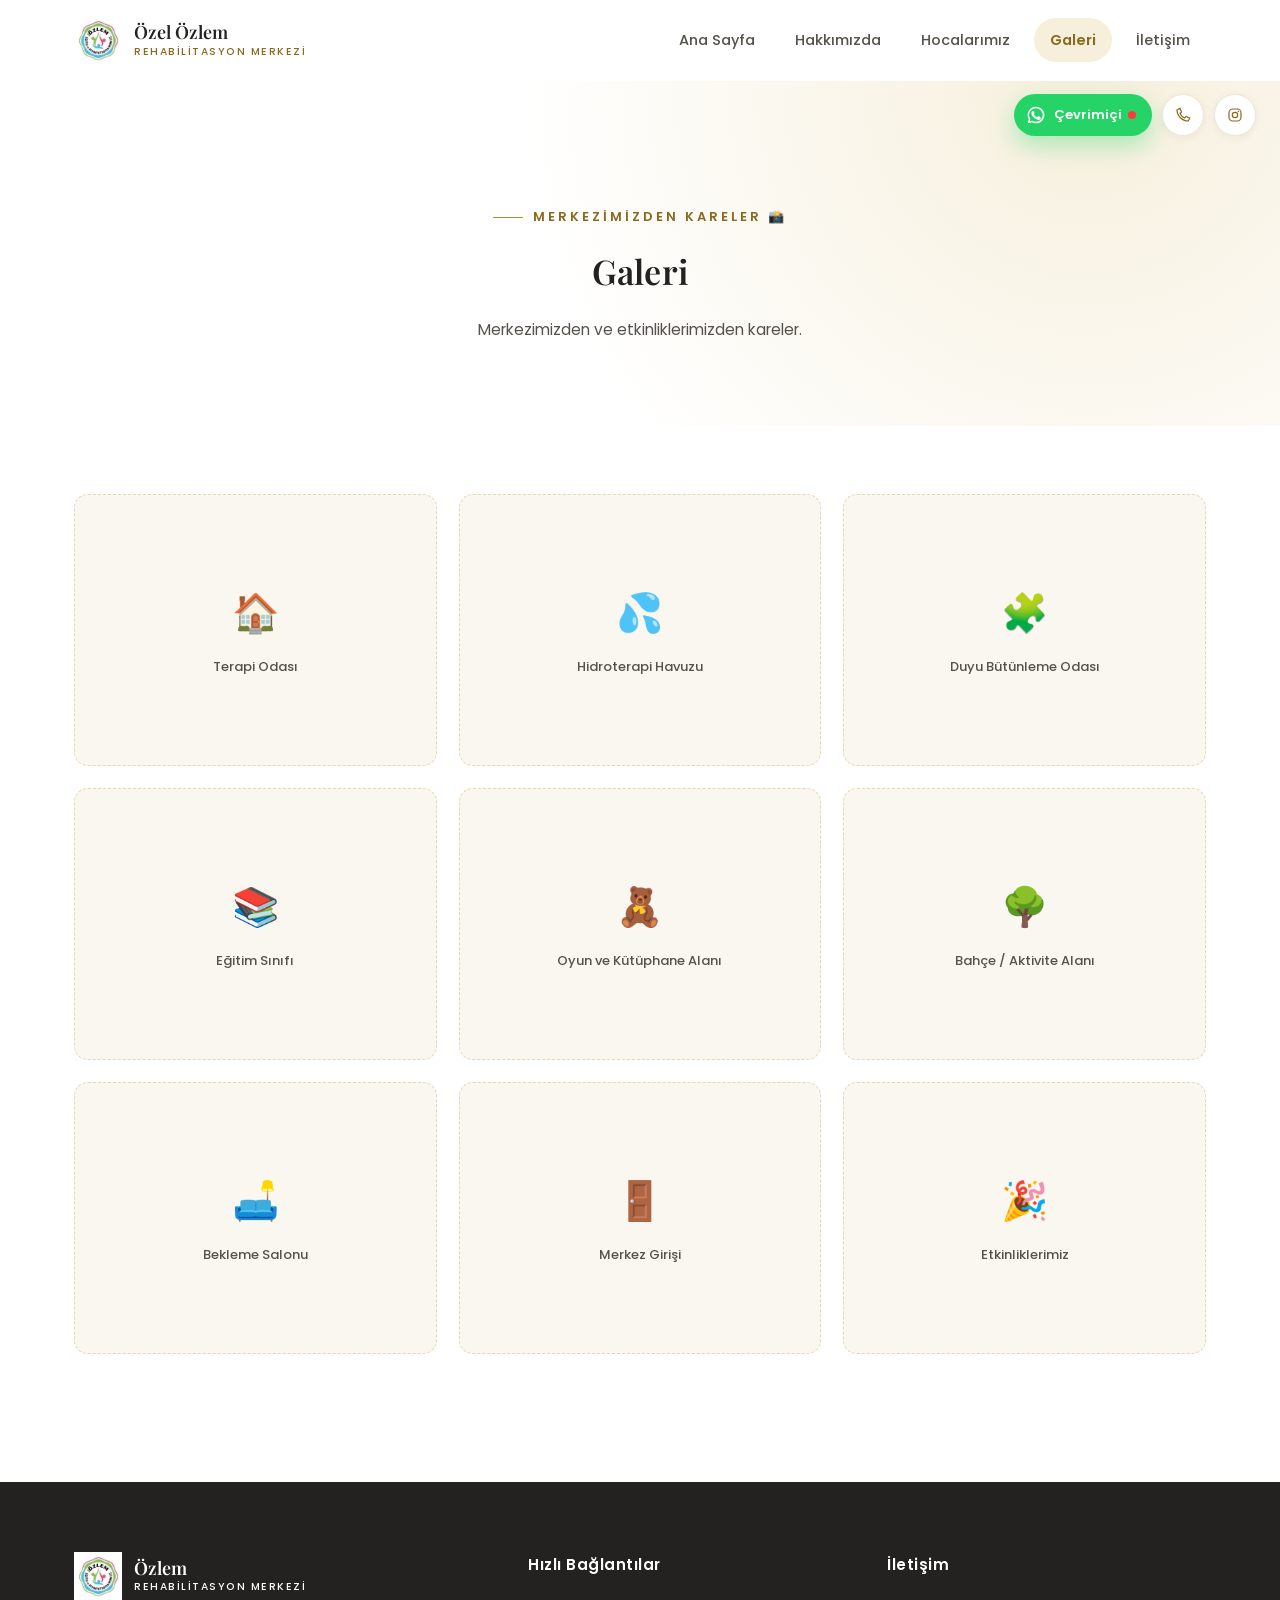
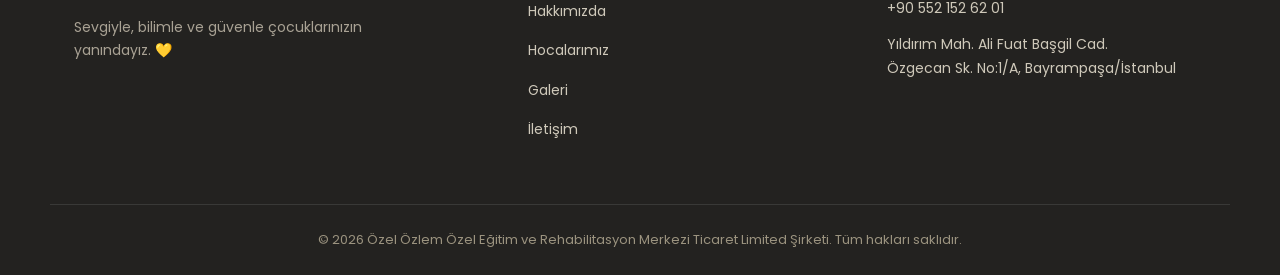
==== galeri.html @ 593a0f6a "İletişim sayfasına otomatik navigasyon butonu ekle Adresin hemen altına, kullanıcının mevcut konumun" ====
<!DOCTYPE html>
<html lang="tr">
<head>
<meta charset="UTF-8">
<meta name="viewport" content="width=device-width, initial-scale=1.0">
<title>Galeri | Özlem Rehabilitasyon Merkezi</title>
<meta name="description" content="Özlem Rehabilitasyon Merkezi'nden fotoğraflar.">
<link rel="icon" href="img/logo.webp" type="image/webp">
<link rel="preconnect" href="https://fonts.googleapis.com">
<link href="https://fonts.googleapis.com/css2?family=Playfair+Display:wght@600;700&family=Poppins:wght@300;400;500;600&display=swap" rel="stylesheet">
<link rel="stylesheet" href="css/style.css?v=3">
</head>
<body>
<div class="floating-contact-bar">
  <a href="https://wa.me/905521526201" target="_blank" rel="noopener" class="whatsapp-btn" aria-label="WhatsApp'tan yazın">
    <svg viewBox="0 0 24 24" fill="currentColor"><path d="M12 2a10 10 0 0 0-8.6 15.1L2 22l5.1-1.3A10 10 0 1 0 12 2zm0 18.2c-1.6 0-3.1-.4-4.4-1.2l-.3-.2-3 .8.8-2.9-.2-.3A8.2 8.2 0 1 1 12 20.2zm4.6-6.1c-.3-.1-1.5-.7-1.7-.8-.2-.1-.4-.1-.6.1-.2.2-.7.8-.8 1-.2.2-.3.2-.5.1-.3-.1-1.1-.4-2.1-1.3-.8-.7-1.3-1.6-1.5-1.8-.2-.2 0-.4.1-.5.1-.1.3-.3.4-.5.1-.1.2-.3.2-.4 0-.2 0-.3 0-.5 0-.1-.6-1.5-.8-2-.2-.5-.4-.4-.6-.4h-.5c-.2 0-.5.1-.7.3-.2.2-1 1-1 2.4s1 2.8 1.1 3c.1.2 2 3.1 4.9 4.3.7.3 1.2.5 1.6.6.7.2 1.3.2 1.8.1.5-.1 1.5-.6 1.7-1.2.2-.6.2-1.1.2-1.2-.1-.1-.3-.2-.6-.3z"/></svg>
    <span class="whatsapp-status"><span class="whatsapp-label">Çevrimiçi</span> <span class="live-dot"></span></span>
  </a>
  <a href="tel:+905521526201" class="mini-social" aria-label="Telefon">
    <svg viewBox="0 0 24 24" fill="none" stroke="currentColor" stroke-width="1.6"><path d="M4 5c0 8.3 6.7 15 15 15l2-4-5-2-2 2c-2.5-1.2-4.8-3.5-6-6l2-2-2-5-4 2z"/></svg>
  </a>
  <a href="https://instagram.com/ozlemrehabilitasyon" target="_blank" rel="noopener" class="mini-social" aria-label="Instagram">
    <svg viewBox="0 0 24 24" fill="none" stroke="currentColor" stroke-width="1.6"><rect x="4" y="4" width="16" height="16" rx="5"/><circle cx="12" cy="12" r="3.6"/><circle cx="16.6" cy="7.4" r="1" fill="currentColor" stroke="none"/></svg>
  </a>
</div>

<div class="side-decor left" aria-hidden="true">
  <span style="top:14%; left:22px;">🧩</span>
  <span style="top:46%; left:38px; animation-delay:1.4s;">🌈</span>
  <span style="top:78%; left:18px; animation-delay:2.6s;">⭐</span>
</div>
<div class="side-decor right" aria-hidden="true">
  <span style="top:20%; right:26px;">🎈</span>
  <span style="top:52%; right:16px; animation-delay:1.8s;">🦋</span>
  <span style="top:82%; right:32px; animation-delay:0.9s;">🧸</span>
</div>


<header class="site-header" id="siteHeader">
  <div class="container header-inner">
    <a href="index.html" class="logo">
      <img src="img/logo.webp" alt="Özlem Rehabilitasyon Merkezi Logo" class="logo-mark">
      <span class="logo-text">Özel Özlem<br><small>Rehabilitasyon Merkezi</small></span>
    </a>
    <nav class="main-nav" id="mainNav">
      <a href="index.html" class="nav-link">Ana Sayfa</a>
      <a href="hakkimizda.html" class="nav-link">Hakkımızda</a>
      <a href="hocalarimiz.html" class="nav-link">Hocalarımız</a>
      <a href="galeri.html" class="nav-link active">Galeri</a>
      <a href="iletisim.html" class="nav-link">İletişim</a>
    </nav>
    <button class="nav-toggle" id="navToggle" aria-label="Menüyü aç/kapat">
      <span></span><span></span><span></span>
    </button>
  </div>
</header>

<section class="page-hero">
  <div class="container">
    <div class="eyebrow center">Merkezimizden Kareler 📸</div>
    <h1>Galeri</h1>
    <p class="hero-lead center">
      Merkezimizden ve etkinliklerimizden kareler.
    </p>
  </div>
</section>

<!--
  NOT: Aşağıdaki galeri kutuları PLACEHOLDER'dır — henüz gerçek fotoğraf yok.
  Fotoğraflar geldiğinde her .gallery-item içine şu şekilde <img> eklenecek:
  <div class="gallery-item"><img src="img/oda-1.jpg" alt="Terapi Odası 1"></div>
  Böylece dashed border ve ikon otomatik olarak kaybolur (img item'ı doldurur).
-->
<section>
  <div class="container">
    <div class="gallery-grid">

      <div class="gallery-item reveal">
        <span style="font-size:38px;">🏠</span>
        <span class="gallery-caption">Terapi Odası</span>
      </div>

      <div class="gallery-item reveal reveal-delay-1">
        <span style="font-size:38px;">💦</span>
        <span class="gallery-caption">Hidroterapi Havuzu</span>
      </div>

      <div class="gallery-item reveal reveal-delay-2">
        <span style="font-size:38px;">🧩</span>
        <span class="gallery-caption">Duyu Bütünleme Odası</span>
      </div>

      <div class="gallery-item reveal">
        <span style="font-size:38px;">📚</span>
        <span class="gallery-caption">Eğitim Sınıfı</span>
      </div>

      <div class="gallery-item reveal reveal-delay-1">
        <span style="font-size:38px;">🧸</span>
        <span class="gallery-caption">Oyun ve Kütüphane Alanı</span>
      </div>

      <div class="gallery-item reveal reveal-delay-2">
        <span style="font-size:38px;">🌳</span>
        <span class="gallery-caption">Bahçe / Aktivite Alanı</span>
      </div>

      <div class="gallery-item reveal">
        <span style="font-size:38px;">🛋️</span>
        <span class="gallery-caption">Bekleme Salonu</span>
      </div>

      <div class="gallery-item reveal reveal-delay-1">
        <span style="font-size:38px;">🚪</span>
        <span class="gallery-caption">Merkez Girişi</span>
      </div>

      <div class="gallery-item reveal reveal-delay-2">
        <span style="font-size:38px;">🎉</span>
        <span class="gallery-caption">Etkinliklerimiz</span>
      </div>

    </div>
  </div>
</section>

<footer class="site-footer">
  <div class="container footer-inner">
    <div class="footer-brand">
      <div class="logo">
        <img src="img/logo.webp" alt="Özlem Rehabilitasyon Merkezi Logo" class="logo-mark">
        <span class="logo-text">Özlem<br><small>Rehabilitasyon Merkezi</small></span>
      </div>
      <p>Sevgiyle, bilimle ve güvenle çocuklarınızın yanındayız. 💛</p>
    </div>
    <div class="footer-nav">
      <h4>Hızlı Bağlantılar</h4>
      <ul class="footer-links">
        <li><a href="hakkimizda.html">Hakkımızda</a></li>
        <li><a href="hocalarimiz.html">Hocalarımız</a></li>
        <li><a href="galeri.html">Galeri</a></li>
        <li><a href="iletisim.html">İletişim</a></li>
      </ul>
    </div>
    <div class="footer-contact">
      <h4>İletişim</h4>
      <a href="tel:+905521526201">+90 552 152 62 01</a>
      <p>Yıldırım Mah. Ali Fuat Başgil Cad.<br>Özgecan Sk. No:1/A, Bayrampaşa/İstanbul</p>
    </div>
  </div>
  <div class="footer-bottom">&copy; <span id="year"></span> Özel Özlem Özel Eğitim ve Rehabilitasyon Merkezi Ticaret Limited Şirketi. Tüm hakları saklıdır.</div>
</footer>

<script src="js/script.js?v=3"></script>
</body>
</html>
---- css/style.css ----
/* =========================================================
   Özlem Rehabilitasyon Merkezi — Ortak Stil Dosyası
   Tema: Beyaz zemin + koyu gold (lüks) vurgu rengi
   ========================================================= */

:root {
  --white: #ffffff;
  --offwhite: #faf7f1;
  --charcoal: #232220;
  --charcoal-soft: #55524c;
  --gold: #b3872f;
  --gold-dark: #8a691f;
  --gold-light: #e7d8ae;
  --gold-pale: #f6efdc;
  --border: #ece6d8;
  --shadow-sm: 0 2px 10px rgba(35, 34, 32, 0.06);
  --shadow-md: 0 10px 30px rgba(35, 34, 32, 0.08);
  --shadow-lg: 0 20px 50px rgba(35, 34, 32, 0.12);
  --radius: 14px;
  --transition: 0.45s cubic-bezier(0.22, 1, 0.36, 1);
}

* { box-sizing: border-box; }

html { scroll-behavior: smooth; }

body {
  margin: 0;
  font-family: 'Poppins', 'Segoe UI', sans-serif;
  color: var(--charcoal);
  background: var(--white);
  line-height: 1.7;
  -webkit-font-smoothing: antialiased;
  overflow-x: hidden;
}

h1, h2, h3, h4 {
  font-family: 'Playfair Display', 'Georgia', serif;
  color: var(--charcoal);
  margin: 0 0 0.5em;
  font-weight: 600;
  letter-spacing: 0.3px;
}

p { margin: 0 0 1em; color: var(--charcoal-soft); }

a { text-decoration: none; color: inherit; }

img { max-width: 100%; display: block; }

.container {
  width: 100%;
  max-width: 1180px;
  margin: 0 auto;
  padding: 0 24px;
}

/* ---------- Ortak eyeliner / süsler ---------- */

.eyebrow {
  display: inline-flex;
  align-items: center;
  gap: 10px;
  font-size: 13px;
  letter-spacing: 3px;
  text-transform: uppercase;
  color: var(--gold-dark);
  font-weight: 600;
  margin-bottom: 14px;
}

.eyebrow::before {
  content: "";
  width: 30px;
  height: 1px;
  background: var(--gold);
  display: inline-block;
}

.section-title {
  font-size: clamp(28px, 3.5vw, 40px);
  margin-bottom: 16px;
}

.section-lead {
  max-width: 620px;
  color: var(--charcoal-soft);
  font-size: 15px;
  margin-bottom: 36px;
}

.center { text-align: center; margin-left: auto; margin-right: auto; }

section { padding: 68px 0; }
section.alt { background: var(--offwhite); }

/* ---------- Butonlar ---------- */

.btn {
  display: inline-flex;
  align-items: center;
  gap: 10px;
  padding: 15px 32px;
  border-radius: 999px;
  font-size: 14px;
  font-weight: 600;
  letter-spacing: 0.5px;
  cursor: pointer;
  border: 1px solid transparent;
  transition: all var(--transition);
  white-space: nowrap;
}

.btn-primary {
  background: linear-gradient(135deg, var(--gold) 0%, var(--gold-dark) 100%);
  color: var(--white);
  box-shadow: 0 10px 24px rgba(138, 105, 31, 0.28);
}
.btn-primary:hover {
  transform: translateY(-3px);
  box-shadow: 0 16px 32px rgba(138, 105, 31, 0.36);
}

.btn-outline {
  background: transparent;
  color: var(--charcoal);
  border: 1px solid var(--border);
}
.btn-outline:hover {
  border-color: var(--gold);
  color: var(--gold-dark);
  transform: translateY(-3px);
}

/* =========================================================
   FLOATING WHATSAPP / TELEFON / INSTAGRAM
   ========================================================= */

.floating-contact-bar {
  position: fixed;
  top: 94px;
  right: 24px;
  z-index: 1200;
  display: flex;
  align-items: center;
  gap: 10px;
}

.whatsapp-btn {
  display: flex;
  align-items: center;
  gap: 8px;
  background: #25d366;
  color: var(--white);
  padding: 10px 16px 10px 12px;
  border-radius: 999px;
  box-shadow: 0 10px 24px rgba(37, 211, 102, 0.35);
  font-size: 13px;
  font-weight: 600;
  transition: transform var(--transition), box-shadow var(--transition);
}

.whatsapp-btn:hover {
  transform: translateY(-3px);
  box-shadow: 0 16px 32px rgba(37, 211, 102, 0.45);
}

.whatsapp-btn svg { width: 20px; height: 20px; flex-shrink: 0; }

.whatsapp-status {
  display: flex;
  align-items: center;
  gap: 6px;
  white-space: nowrap;
}

.live-dot {
  width: 8px;
  height: 8px;
  border-radius: 50%;
  background: #ff3b3b;
  animation: livePulse 1.6s infinite;
}

@keyframes livePulse {
  0% { box-shadow: 0 0 0 0 rgba(255, 59, 59, 0.55); }
  70% { box-shadow: 0 0 0 9px rgba(255, 59, 59, 0); }
  100% { box-shadow: 0 0 0 0 rgba(255, 59, 59, 0); }
}

.mini-social {
  width: 42px;
  height: 42px;
  border-radius: 50%;
  display: flex;
  align-items: center;
  justify-content: center;
  background: var(--white);
  border: 1px solid var(--border);
  box-shadow: var(--shadow-sm);
  color: var(--gold-dark);
  transition: all var(--transition);
  flex-shrink: 0;
}

.mini-social:hover {
  background: var(--gold);
  color: var(--white);
  transform: translateY(-3px);
}

.mini-social svg { width: 18px; height: 18px; }

@media (max-width: 768px) {
  .floating-contact-bar { top: 80px; right: 12px; gap: 8px; }
  .whatsapp-label { display: none; }
  .whatsapp-btn { padding: 9px; }
  .mini-social { width: 38px; height: 38px; }
  .mini-social svg { width: 16px; height: 16px; }
}

/* =========================================================
   YAN DEKOR (sadece geniş ekranlarda, boş kenarlarda)
   ========================================================= */

.side-decor {
  position: fixed;
  top: 0;
  height: 100vh;
  width: 100px;
  pointer-events: none;
  z-index: 1;
  display: none;
}
.side-decor.left { left: 0; }
.side-decor.right { right: 0; }

.side-decor span {
  position: absolute;
  font-size: 32px;
  opacity: 0.4;
  filter: drop-shadow(0 6px 12px rgba(35, 34, 32, 0.08));
  animation: floatDecor 7s ease-in-out infinite;
}

@keyframes floatDecor {
  0%, 100% { transform: translateY(0) rotate(-6deg); }
  50% { transform: translateY(-16px) rotate(6deg); }
}

@media (min-width: 1480px) {
  .side-decor { display: block; }
}

/* =========================================================
   HEADER
   ========================================================= */

.site-header {
  position: sticky;
  top: 0;
  z-index: 1000;
  background: rgba(255, 255, 255, 0.9);
  backdrop-filter: blur(10px);
  border-bottom: 1px solid transparent;
  transition: box-shadow var(--transition), border-color var(--transition);
}

.site-header.scrolled {
  box-shadow: var(--shadow-sm);
  border-bottom-color: var(--border);
}

.header-inner {
  display: flex;
  align-items: center;
  justify-content: space-between;
  padding: 16px 24px;
}

.logo {
  display: flex;
  align-items: center;
  gap: 12px;
}

.logo-mark {
  width: 48px;
  height: 48px;
  object-fit: contain;
  flex-shrink: 0;
}

.logo-text {
  font-family: 'Playfair Display', serif;
  font-size: 18px;
  font-weight: 600;
  line-height: 1.2;
  color: var(--charcoal);
}

.logo-text small {
  display: block;
  font-family: 'Poppins', sans-serif;
  font-size: 10.5px;
  font-weight: 500;
  letter-spacing: 1.5px;
  text-transform: uppercase;
  color: var(--gold-dark);
  margin-top: 2px;
}

.main-nav {
  display: flex;
  align-items: center;
  gap: 8px;
}

.nav-link {
  position: relative;
  padding: 10px 16px;
  font-size: 14.5px;
  font-weight: 500;
  color: var(--charcoal-soft);
  border-radius: 999px;
  transition: color var(--transition), background var(--transition);
}

.nav-link:hover { color: var(--gold-dark); background: var(--gold-pale); }

.nav-link.active {
  color: var(--gold-dark);
  background: var(--gold-pale);
  font-weight: 600;
}

.nav-toggle {
  display: none;
  flex-direction: column;
  justify-content: center;
  gap: 5px;
  width: 40px;
  height: 40px;
  border: none;
  background: transparent;
  cursor: pointer;
}

.nav-toggle span {
  display: block;
  height: 2px;
  width: 100%;
  background: var(--charcoal);
  border-radius: 2px;
  transition: transform var(--transition), opacity var(--transition);
}

.nav-toggle.open span:nth-child(1) { transform: translateY(7px) rotate(45deg); }
.nav-toggle.open span:nth-child(2) { opacity: 0; }
.nav-toggle.open span:nth-child(3) { transform: translateY(-7px) rotate(-45deg); }

/* =========================================================
   HERO
   ========================================================= */

.hero {
  position: relative;
  padding: 88px 0 64px;
  background:
    radial-gradient(circle at 85% 15%, var(--gold-pale) 0%, transparent 45%),
    radial-gradient(circle at 10% 90%, var(--gold-pale) 0%, transparent 40%),
    var(--white);
  overflow: hidden;
}

.hero::before {
  content: "";
  position: absolute;
  inset: 0;
  background-image: linear-gradient(var(--border) 1px, transparent 1px),
    linear-gradient(90deg, var(--border) 1px, transparent 1px);
  background-size: 46px 46px;
  opacity: 0.35;
  mask-image: radial-gradient(circle at 50% 0%, black, transparent 70%);
}

.hero-inner {
  position: relative;
  max-width: 760px;
  text-align: center;
  margin: 0 auto;
}

.hero h1 {
  font-size: clamp(26px, 3.6vw, 40px);
  line-height: 1.2;
}

.hero h1 .accent {
  color: var(--gold-dark);
  position: relative;
  white-space: nowrap;
}

.hero-lead {
  font-size: 15.5px;
  max-width: 520px;
  margin: 0 auto 28px;
}

.hero-actions {
  display: flex;
  gap: 16px;
  justify-content: center;
  flex-wrap: wrap;
}

.page-hero {
  padding: 118px 0 54px;
  text-align: center;
  background:
    radial-gradient(circle at 85% 0%, var(--gold-pale) 0%, transparent 50%),
    var(--white);
}

.page-hero h1 { font-size: clamp(24px, 3.2vw, 34px); }

/* =========================================================
   KARTLAR / GRID
   ========================================================= */

.grid {
  display: grid;
  gap: 28px;
}

.grid-3 { grid-template-columns: repeat(3, 1fr); }
.grid-4 { grid-template-columns: repeat(4, 1fr); }
.grid-2 { grid-template-columns: repeat(2, 1fr); }

.card {
  background: var(--white);
  border: 1px solid var(--border);
  border-radius: var(--radius);
  padding: 36px 28px;
  transition: transform var(--transition), box-shadow var(--transition), border-color var(--transition);
}

.card:hover {
  transform: translateY(-6px);
  box-shadow: var(--shadow-md);
  border-color: var(--gold-light);
}

.card-highlight {
  border: 2px solid var(--gold);
  background: linear-gradient(180deg, var(--gold-pale) 0%, var(--white) 45%);
  box-shadow: 0 8px 22px rgba(179, 135, 47, 0.16);
}

.card-highlight:hover {
  border-color: var(--gold-dark);
  box-shadow: 0 16px 32px rgba(179, 135, 47, 0.24);
}

.icon-badge {
  width: 56px;
  height: 56px;
  border-radius: 16px;
  background: var(--gold-pale);
  color: var(--gold-dark);
  display: flex;
  align-items: center;
  justify-content: center;
  margin-bottom: 20px;
}

.icon-badge svg { width: 26px; height: 26px; }

.card h3 { font-size: 19px; margin-bottom: 10px; }
.card p { font-size: 14.5px; margin-bottom: 0; }

/* ---------- İstatistik / Sayaç ---------- */

.stats {
  background: linear-gradient(135deg, var(--charcoal) 0%, #322c1f 100%);
  border-radius: 24px;
  padding: 48px 36px;
  color: var(--white);
}

.stats .grid-4 { gap: 20px; }

.stat-item { text-align: center; }

.stat-number {
  font-family: 'Playfair Display', serif;
  font-size: clamp(32px, 4vw, 46px);
  color: var(--gold-light);
  font-weight: 700;
}

.stat-label {
  font-size: 13.5px;
  letter-spacing: 1px;
  text-transform: uppercase;
  color: #d8d2c4;
  margin-top: 6px;
}

/* ---------- Liste (olanaklar, saatler) ---------- */

.check-list { list-style: none; padding: 0; margin: 0; }

.check-list li {
  display: flex;
  align-items: flex-start;
  gap: 14px;
  padding: 14px 0;
  border-bottom: 1px solid var(--border);
  font-size: 15px;
  color: var(--charcoal-soft);
}

.check-list li:last-child { border-bottom: none; }

.check-list svg {
  flex-shrink: 0;
  width: 20px;
  height: 20px;
  color: var(--gold-dark);
  margin-top: 2px;
}

.hours-table {
  width: 100%;
  border-collapse: collapse;
}

.hours-table td {
  padding: 16px 0;
  border-bottom: 1px solid var(--border);
  font-size: 15px;
}

.hours-table tr:last-child td { border-bottom: none; }
.hours-table td:first-child { color: var(--charcoal); font-weight: 500; }
.hours-table td:last-child { text-align: right; color: var(--gold-dark); font-weight: 600; }

/* =========================================================
   HOCALARIMIZ
   ========================================================= */

.staff-card {
  text-align: center;
  padding: 40px 26px;
}

.avatar {
  width: 96px;
  height: 96px;
  border-radius: 50%;
  margin: 0 auto 20px;
  display: flex;
  align-items: center;
  justify-content: center;
  background: linear-gradient(135deg, var(--gold-pale), var(--gold-light));
  color: var(--gold-dark);
  font-family: 'Playfair Display', serif;
  font-size: 26px;
  font-weight: 700;
  border: 3px solid var(--white);
  box-shadow: 0 0 0 1px var(--gold-light);
  /* NOT: Fotoğraflar geldiğinde bu daire yerine <img> konacak */
}

.staff-card h3 { font-size: 18px; margin-bottom: 4px; }

.staff-role {
  color: var(--gold-dark);
  font-size: 13px;
  font-weight: 600;
  letter-spacing: 0.5px;
  text-transform: uppercase;
  margin-bottom: 14px;
  display: block;
}

.staff-card p { font-size: 14px; }

/* =========================================================
   GALERİ
   ========================================================= */

.gallery-grid {
  display: grid;
  grid-template-columns: repeat(3, 1fr);
  gap: 22px;
}

.gallery-item {
  aspect-ratio: 4 / 3;
  border-radius: var(--radius);
  border: 1.5px dashed var(--gold-light);
  background: var(--offwhite);
  display: flex;
  flex-direction: column;
  align-items: center;
  justify-content: center;
  gap: 10px;
  color: var(--gold-dark);
  transition: transform var(--transition), border-color var(--transition), background var(--transition);
  overflow: hidden;
  position: relative;
}

.gallery-item:hover {
  transform: scale(1.02);
  border-color: var(--gold);
  background: var(--gold-pale);
}

.gallery-item img {
  width: 100%;
  height: 100%;
  object-fit: cover;
  transition: transform 0.6s ease;
}
.gallery-item:hover img { transform: scale(1.06); }

.gallery-item svg { width: 30px; height: 30px; }

.gallery-caption {
  font-size: 13px;
  font-weight: 500;
  color: var(--charcoal-soft);
}

/* =========================================================
   İLETİŞİM
   ========================================================= */

.contact-grid {
  display: grid;
  grid-template-columns: 1.1fr 1fr;
  gap: 48px;
  align-items: start;
}

.contact-item {
  display: flex;
  gap: 18px;
  align-items: flex-start;
  padding: 22px 0;
  border-bottom: 1px solid var(--border);
}

.contact-item:last-child { border-bottom: none; }

.contact-item .icon-badge {
  margin-bottom: 0;
  flex-shrink: 0;
}

.contact-item h4 {
  font-size: 15px;
  margin-bottom: 4px;
  font-family: 'Poppins', sans-serif;
  font-weight: 600;
}

.contact-item a, .contact-item span.value {
  font-size: 15px;
  color: var(--charcoal-soft);
  transition: color var(--transition);
}

.contact-item a:hover { color: var(--gold-dark); }

.map-box {
  border-radius: var(--radius);
  border: 1px solid var(--border);
  overflow: hidden;
  height: 100%;
  min-height: 340px;
  background: var(--offwhite);
  display: flex;
  align-items: center;
  justify-content: center;
  text-align: center;
  color: var(--charcoal-soft);
  padding: 30px;
}

.whatsapp-inline-wrap,
.map-cta-wrap {
  padding: 14px 0;
}

.map-cta {
  display: flex;
  align-items: center;
  justify-content: center;
  gap: 10px;
  width: 100%;
  padding: 15px 20px;
  background: linear-gradient(135deg, var(--gold) 0%, var(--gold-dark) 100%);
  color: var(--white);
  border-radius: 999px;
  font-size: 14.5px;
  font-weight: 600;
  letter-spacing: 0.3px;
  box-shadow: 0 10px 24px rgba(138, 105, 31, 0.28);
  transition: transform var(--transition), box-shadow var(--transition);
}

.map-cta span { font-size: 18px; }

.map-cta:hover {
  transform: translateY(-3px);
  box-shadow: 0 16px 32px rgba(138, 105, 31, 0.36);
}

.whatsapp-inline {
  display: flex;
  align-items: center;
  justify-content: center;
  gap: 10px;
  width: 100%;
  padding: 15px 20px;
  background: #25d366;
  color: var(--white);
  border-radius: 999px;
  font-size: 14.5px;
  font-weight: 600;
  letter-spacing: 0.3px;
  box-shadow: 0 10px 24px rgba(37, 211, 102, 0.3);
  animation: whatsappPulse 2.4s ease-in-out infinite;
  transition: transform var(--transition), box-shadow var(--transition);
}

.whatsapp-inline:hover {
  transform: translateY(-3px);
  box-shadow: 0 16px 32px rgba(37, 211, 102, 0.42);
}

.whatsapp-inline svg { width: 22px; height: 22px; flex-shrink: 0; }

@keyframes whatsappPulse {
  0%, 100% { box-shadow: 0 10px 24px rgba(37, 211, 102, 0.3); }
  50% { box-shadow: 0 10px 30px rgba(37, 211, 102, 0.55); }
}

.social-row {
  display: flex;
  gap: 14px;
  margin-top: 28px;
}

.social-circle {
  width: 46px;
  height: 46px;
  border-radius: 50%;
  display: flex;
  align-items: center;
  justify-content: center;
  background: var(--gold-pale);
  color: var(--gold-dark);
  border: 1px solid var(--gold-light);
  transition: all var(--transition);
}

.social-circle:hover {
  background: var(--gold);
  color: var(--white);
  transform: translateY(-4px);
}

.social-circle svg { width: 20px; height: 20px; }

/* =========================================================
   CTA BANNER
   ========================================================= */

.cta-banner {
  border-radius: 24px;
  padding: 48px 36px;
  text-align: center;
  background: linear-gradient(135deg, var(--gold-pale), var(--white));
  border: 1px solid var(--gold-light);
}

.cta-banner h2 { margin-bottom: 14px; }
.cta-banner .hero-actions { margin-top: 28px; }

/* =========================================================
   FOOTER
   ========================================================= */

.site-footer {
  background: var(--charcoal);
  color: #cfc9ba;
  padding: 70px 0 0;
  margin-top: 60px;
}

.footer-inner {
  display: grid;
  grid-template-columns: 1.3fr 1fr 1fr;
  gap: 40px;
  padding-bottom: 50px;
  border-bottom: 1px solid rgba(255,255,255,0.1);
}

.footer-inner h4 {
  color: var(--white);
  font-size: 15px;
  font-family: 'Poppins', sans-serif;
  font-weight: 600;
  margin-bottom: 20px;
  letter-spacing: 0.5px;
}

.footer-brand .logo-text, .footer-brand .logo-text small { color: var(--white); }
.footer-brand p { color: #a9a294; font-size: 14px; margin-top: 16px; max-width: 320px; }

.footer-links { list-style: none; padding: 0; margin: 0; }
.footer-links li { margin-bottom: 12px; }
.footer-links a { font-size: 14px; color: #cfc9ba; transition: color var(--transition); }
.footer-links a:hover { color: var(--gold-light); }

.footer-contact p, .footer-contact a {
  font-size: 14px;
  color: #cfc9ba;
  display: block;
  margin-bottom: 12px;
}
.footer-contact a:hover { color: var(--gold-light); }

.footer-bottom {
  text-align: center;
  font-size: 13px;
  color: #9b937f;
  padding: 24px 0;
}

/* =========================================================
   SCROLL REVEAL ANIMASYONU
   ========================================================= */

.reveal {
  opacity: 0;
  transform: translateY(16px);
  transition: opacity 0.5s ease, transform 0.5s ease;
}

.reveal.visible {
  opacity: 1;
  transform: translateY(0);
}

.reveal-delay-1 { transition-delay: 0.06s; }
.reveal-delay-2 { transition-delay: 0.12s; }
.reveal-delay-3 { transition-delay: 0.18s; }
.reveal-delay-4 { transition-delay: 0.24s; }

/* =========================================================
   RESPONSIVE
   ========================================================= */

@media (max-width: 960px) {
  .grid-4 { grid-template-columns: repeat(2, 1fr); }
  .grid-3 { grid-template-columns: repeat(2, 1fr); }
  .contact-grid { grid-template-columns: 1fr; }
  .footer-inner { grid-template-columns: 1fr 1fr; }
  .gallery-grid { grid-template-columns: repeat(2, 1fr); }
}

@media (max-width: 768px) {
  .main-nav {
    position: fixed;
    top: 78px;
    left: 16px;
    right: 16px;
    background: var(--white);
    flex-direction: column;
    align-items: stretch;
    padding: 14px;
    border-radius: var(--radius);
    box-shadow: var(--shadow-lg);
    border: 1px solid var(--border);
    transform: translateY(-14px);
    opacity: 0;
    pointer-events: none;
    transition: all var(--transition);
  }
  .main-nav.open {
    transform: translateY(0);
    opacity: 1;
    pointer-events: auto;
  }
  .nav-link { padding: 14px 16px; }
  .nav-toggle { display: flex; }
  .grid-2 { grid-template-columns: 1fr; }
  .grid-4, .grid-3 { grid-template-columns: repeat(2, 1fr); gap: 16px; }
  .card { padding: 24px 18px; }
  .footer-inner { grid-template-columns: 1fr; }
  section { padding: 50px 0; }
  .stats { padding: 36px 22px; }
  .stats .grid-4 { gap: 20px 16px; }
  .gallery-grid { grid-template-columns: 1fr 1fr; }
}
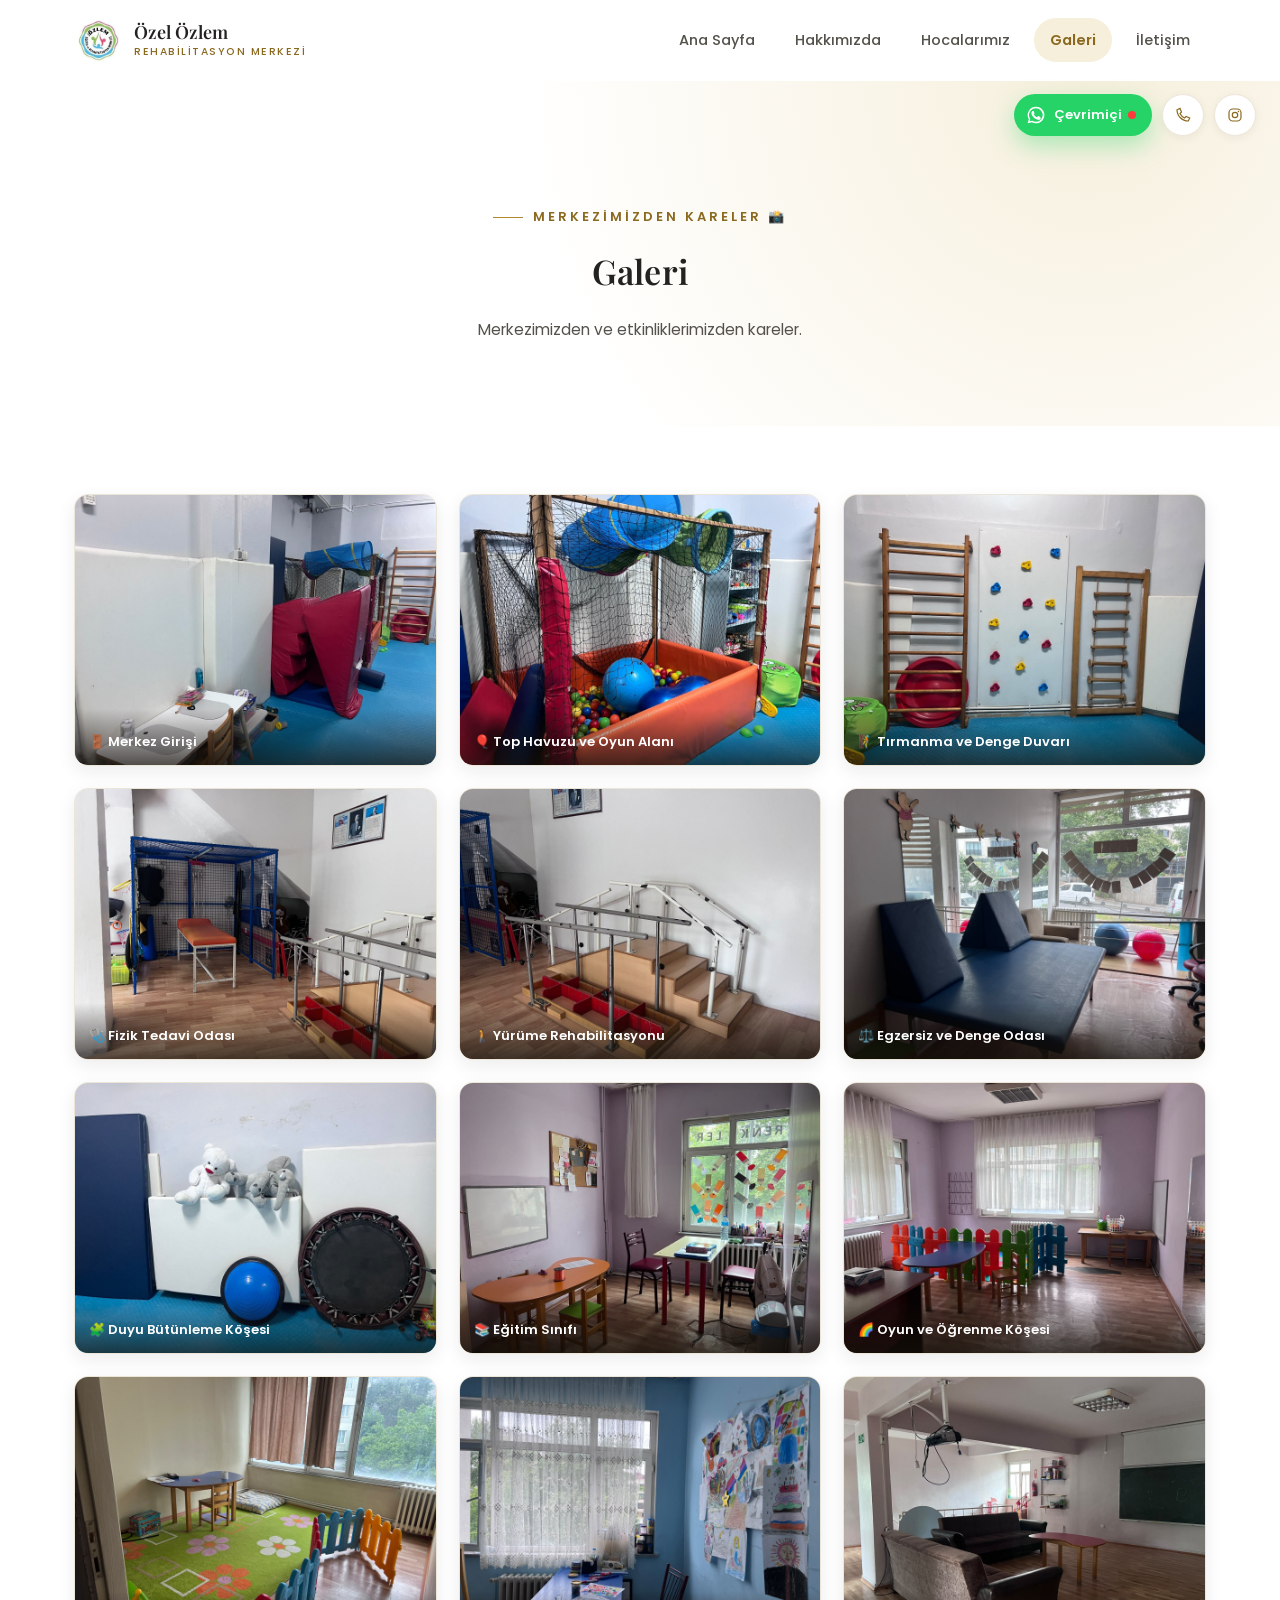
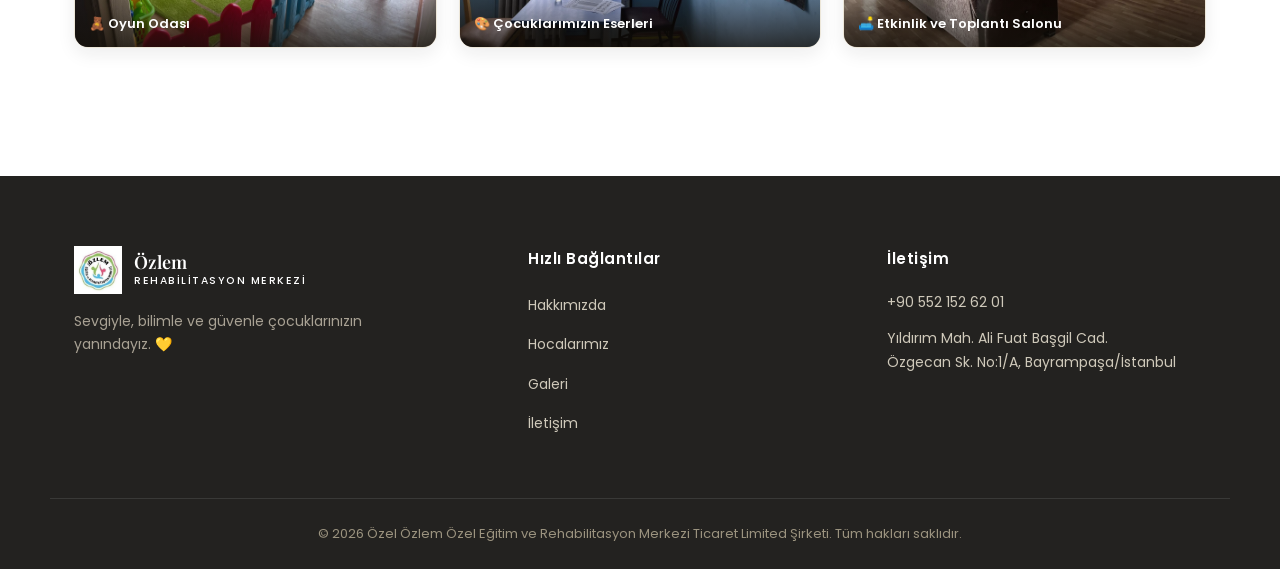
==== commit a2c9d8d9: "Galeriye gerçek fotoğraflar, Hocalarımız'a gerçek kadro eklendi 12 gerçek merkez fotoğrafı galeriye " ====
--- a/galeri.html
+++ b/galeri.html
@@ -8,7 +8,7 @@
 <link rel="icon" href="img/logo.webp" type="image/webp">
 <link rel="preconnect" href="https://fonts.googleapis.com">
 <link href="https://fonts.googleapis.com/css2?family=Playfair+Display:wght@600;700&family=Poppins:wght@300;400;500;600&display=swap" rel="stylesheet">
-<link rel="stylesheet" href="css/style.css?v=3">
+<link rel="stylesheet" href="css/style.css?v=6">
 </head>
 <body>
 <div class="floating-contact-bar">
@@ -65,59 +65,68 @@
   </div>
 </section>
 
-<!--
-  NOT: Aşağıdaki galeri kutuları PLACEHOLDER'dır — henüz gerçek fotoğraf yok.
-  Fotoğraflar geldiğinde her .gallery-item içine şu şekilde <img> eklenecek:
-  <div class="gallery-item"><img src="img/oda-1.jpg" alt="Terapi Odası 1"></div>
-  Böylece dashed border ve ikon otomatik olarak kaybolur (img item'ı doldurur).
--->
 <section>
   <div class="container">
     <div class="gallery-grid">
 
       <div class="gallery-item reveal">
-        <span style="font-size:38px;">🏠</span>
-        <span class="gallery-caption">Terapi Odası</span>
+        <img src="img/galeri-giris.jpg" alt="Merkez Girişi" loading="lazy">
+        <span class="gallery-caption">🚪 Merkez Girişi</span>
       </div>
 
       <div class="gallery-item reveal reveal-delay-1">
-        <span style="font-size:38px;">💦</span>
-        <span class="gallery-caption">Hidroterapi Havuzu</span>
+        <img src="img/galeri-top-havuzu.jpg" alt="Top Havuzu ve Oyun Alanı" loading="lazy">
+        <span class="gallery-caption">🎈 Top Havuzu ve Oyun Alanı</span>
       </div>
 
       <div class="gallery-item reveal reveal-delay-2">
-        <span style="font-size:38px;">🧩</span>
-        <span class="gallery-caption">Duyu Bütünleme Odası</span>
+        <img src="img/galeri-tirmanma-duvari.jpg" alt="Tırmanma ve Denge Duvarı" loading="lazy">
+        <span class="gallery-caption">🧗 Tırmanma ve Denge Duvarı</span>
       </div>
 
       <div class="gallery-item reveal">
-        <span style="font-size:38px;">📚</span>
-        <span class="gallery-caption">Eğitim Sınıfı</span>
+        <img src="img/galeri-fizik-tedavi.jpg" alt="Fizik Tedavi Odası" loading="lazy">
+        <span class="gallery-caption">🩺 Fizik Tedavi Odası</span>
       </div>
 
       <div class="gallery-item reveal reveal-delay-1">
-        <span style="font-size:38px;">🧸</span>
-        <span class="gallery-caption">Oyun ve Kütüphane Alanı</span>
+        <img src="img/galeri-yurume-rehabilitasyonu.jpg" alt="Yürüme Rehabilitasyonu" loading="lazy">
+        <span class="gallery-caption">🚶 Yürüme Rehabilitasyonu</span>
       </div>
 
       <div class="gallery-item reveal reveal-delay-2">
-        <span style="font-size:38px;">🌳</span>
-        <span class="gallery-caption">Bahçe / Aktivite Alanı</span>
+        <img src="img/galeri-egzersiz-odasi.jpg" alt="Egzersiz ve Denge Odası" loading="lazy">
+        <span class="gallery-caption">⚖️ Egzersiz ve Denge Odası</span>
       </div>
 
       <div class="gallery-item reveal">
-        <span style="font-size:38px;">🛋️</span>
-        <span class="gallery-caption">Bekleme Salonu</span>
+        <img src="img/galeri-duyu-butunleme.jpg" alt="Duyu Bütünleme Köşesi" loading="lazy">
+        <span class="gallery-caption">🧩 Duyu Bütünleme Köşesi</span>
       </div>
 
       <div class="gallery-item reveal reveal-delay-1">
-        <span style="font-size:38px;">🚪</span>
-        <span class="gallery-caption">Merkez Girişi</span>
+        <img src="img/galeri-egitim-sinifi.jpg" alt="Eğitim Sınıfı" loading="lazy">
+        <span class="gallery-caption">📚 Eğitim Sınıfı</span>
       </div>
 
       <div class="gallery-item reveal reveal-delay-2">
-        <span style="font-size:38px;">🎉</span>
-        <span class="gallery-caption">Etkinliklerimiz</span>
+        <img src="img/galeri-oyun-ogrenme.jpg" alt="Oyun ve Öğrenme Köşesi" loading="lazy">
+        <span class="gallery-caption">🌈 Oyun ve Öğrenme Köşesi</span>
+      </div>
+
+      <div class="gallery-item reveal">
+        <img src="img/galeri-oyun-odasi.jpg" alt="Oyun Odası" loading="lazy">
+        <span class="gallery-caption">🧸 Oyun Odası</span>
+      </div>
+
+      <div class="gallery-item reveal reveal-delay-1">
+        <img src="img/galeri-cocuk-eserleri.jpg" alt="Çocuklarımızın Eserleri" loading="lazy">
+        <span class="gallery-caption">🎨 Çocuklarımızın Eserleri</span>
+      </div>
+
+      <div class="gallery-item reveal reveal-delay-2">
+        <img src="img/galeri-etkinlik-salonu.jpg" alt="Etkinlik ve Toplantı Salonu" loading="lazy">
+        <span class="gallery-caption">🛋️ Etkinlik ve Toplantı Salonu</span>
       </div>
 
     </div>
@@ -151,6 +160,6 @@
   <div class="footer-bottom">&copy; <span id="year"></span> Özel Özlem Özel Eğitim ve Rehabilitasyon Merkezi Ticaret Limited Şirketi. Tüm hakları saklıdır.</div>
 </footer>
 
-<script src="js/script.js?v=3"></script>
+<script src="js/script.js?v=6"></script>
 </body>
 </html>
--- a/css/style.css
+++ b/css/style.css
@@ -601,29 +601,24 @@
 .gallery-item {
   aspect-ratio: 4 / 3;
   border-radius: var(--radius);
-  border: 1.5px dashed var(--gold-light);
+  border: 1px solid var(--border);
   background: var(--offwhite);
-  display: flex;
-  flex-direction: column;
-  align-items: center;
-  justify-content: center;
-  gap: 10px;
-  color: var(--gold-dark);
-  transition: transform var(--transition), border-color var(--transition), background var(--transition);
+  box-shadow: 0 6px 18px rgba(30, 26, 20, 0.08);
+  transition: transform var(--transition), box-shadow var(--transition);
   overflow: hidden;
   position: relative;
 }
 
 .gallery-item:hover {
   transform: scale(1.02);
-  border-color: var(--gold);
-  background: var(--gold-pale);
+  box-shadow: 0 14px 30px rgba(30, 26, 20, 0.16);
 }
 
 .gallery-item img {
   width: 100%;
   height: 100%;
   object-fit: cover;
+  display: block;
   transition: transform 0.6s ease;
 }
 .gallery-item:hover img { transform: scale(1.06); }
@@ -631,9 +626,15 @@
 .gallery-item svg { width: 30px; height: 30px; }
 
 .gallery-caption {
+  position: absolute;
+  left: 0;
+  right: 0;
+  bottom: 0;
+  padding: 22px 14px 12px;
   font-size: 13px;
-  font-weight: 500;
-  color: var(--charcoal-soft);
+  font-weight: 600;
+  color: var(--white);
+  background: linear-gradient(0deg, rgba(20, 16, 10, 0.72) 0%, rgba(20, 16, 10, 0) 100%);
 }
 
 /* =========================================================
@@ -692,9 +693,18 @@
   padding: 30px;
 }
 
-.whatsapp-inline-wrap,
+.whatsapp-inline-wrap {
+  padding: 14px 0;
+}
+
+.contact-item.no-border {
+  border-bottom: none;
+  padding-bottom: 6px;
+}
+
 .map-cta-wrap {
-  padding: 14px 0;
+  padding: 6px 0 18px;
+  border-bottom: 1px solid var(--border);
 }
 
 .map-cta {
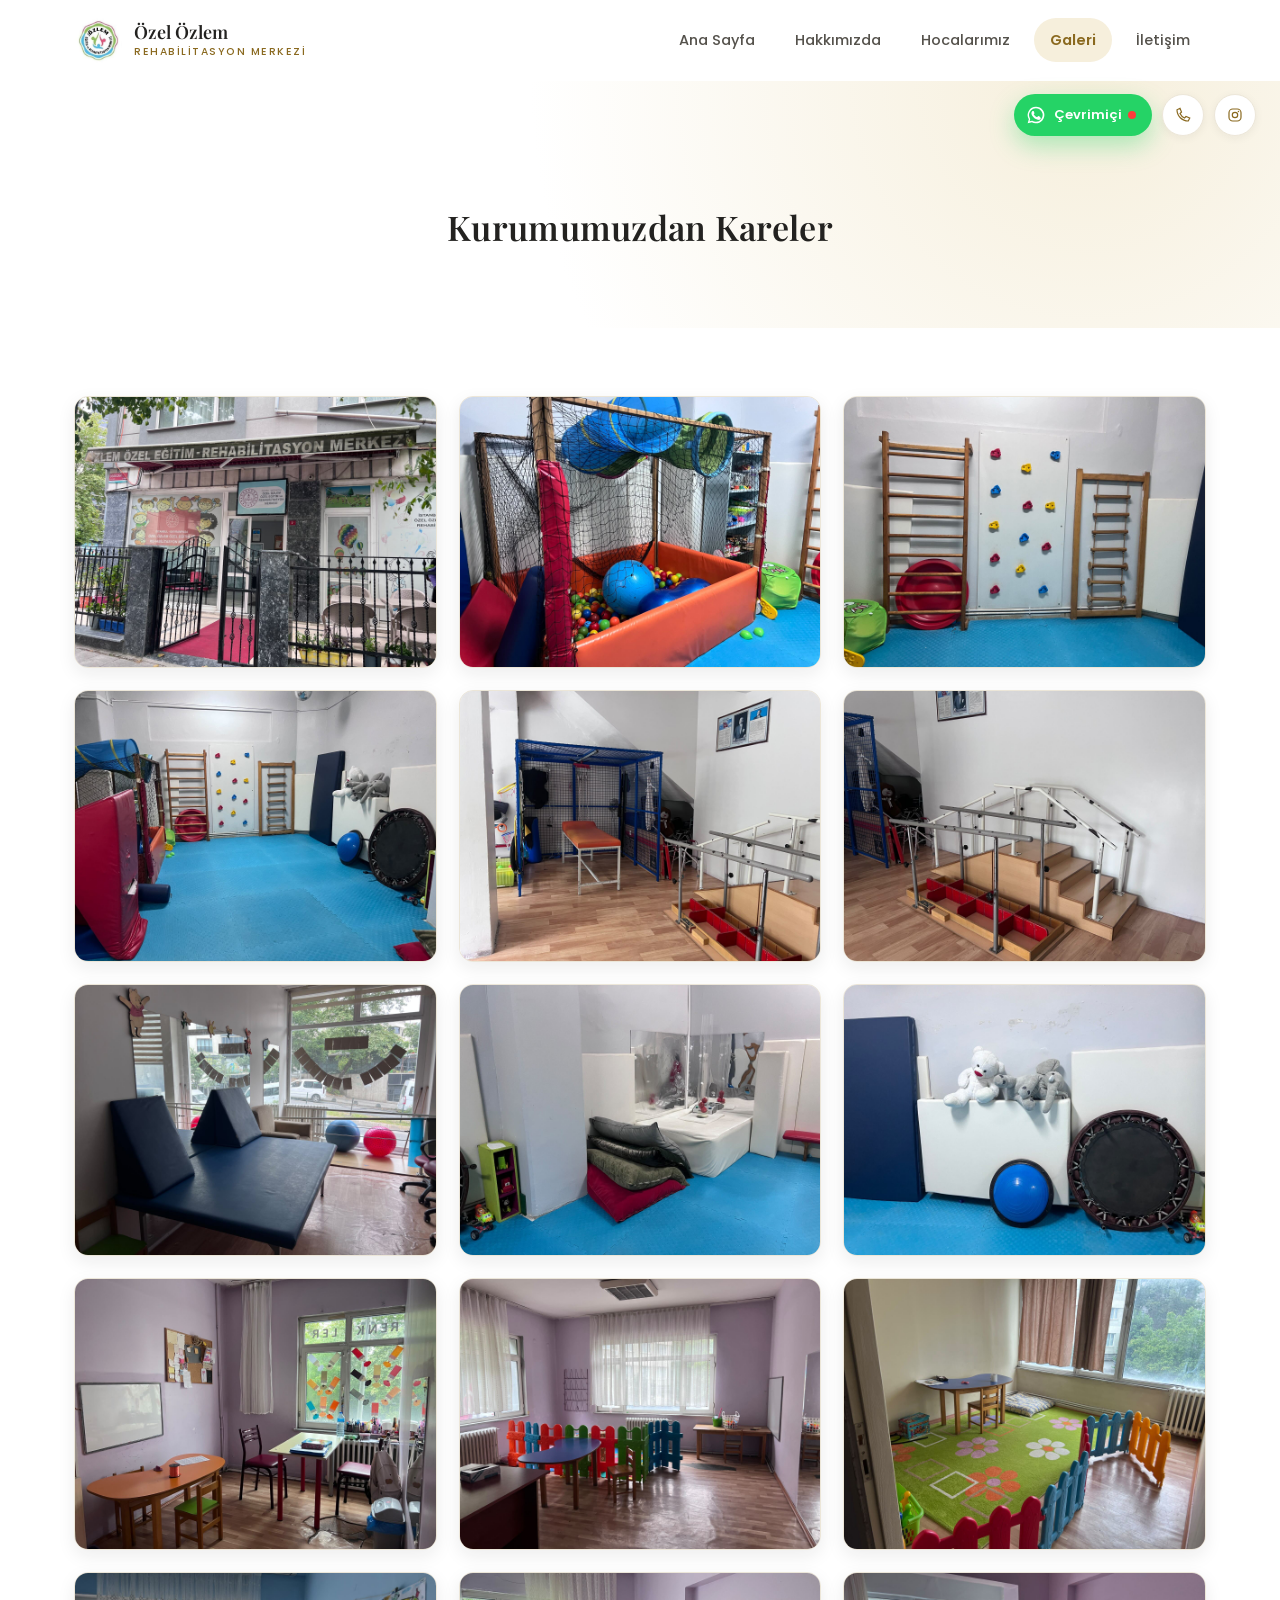
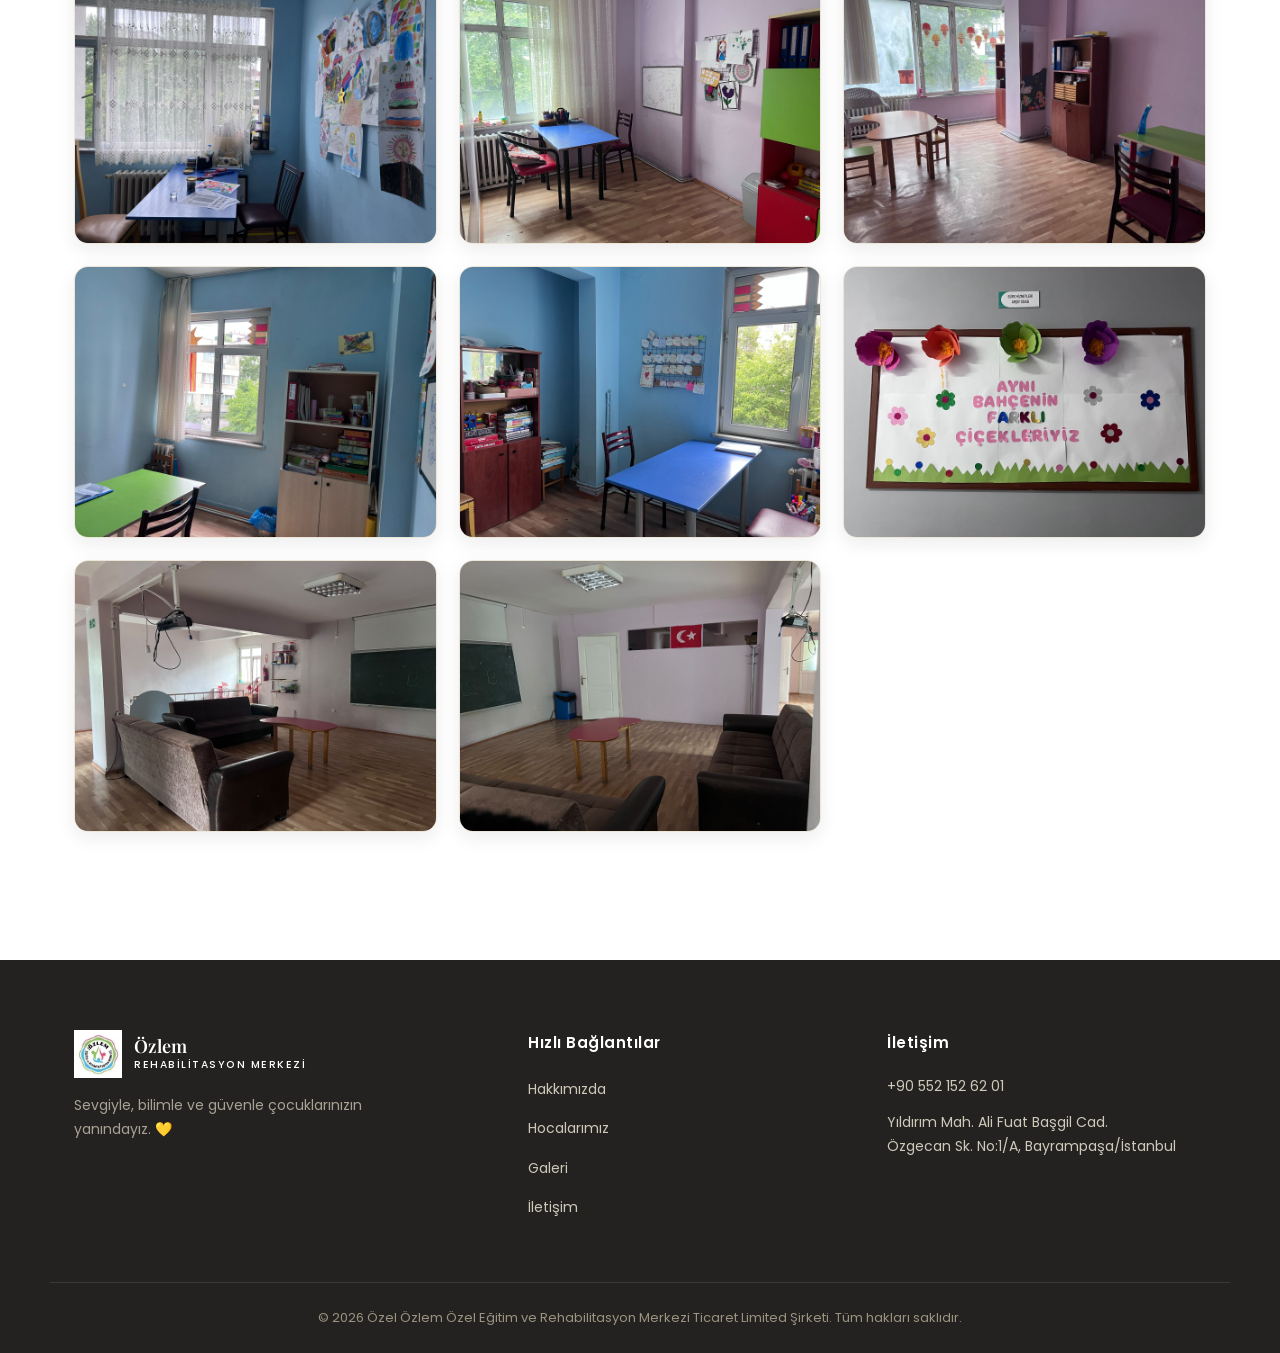
==== commit 49b7d915: "Galeriye eksik fotoğraflar geri eklendi, açıklamalar kaldırıldı Silinen fotoğraflar tekrar galeriye " ====
--- a/galeri.html
+++ b/galeri.html
@@ -8,7 +8,7 @@
 <link rel="icon" href="img/logo.webp" type="image/webp">
 <link rel="preconnect" href="https://fonts.googleapis.com">
 <link href="https://fonts.googleapis.com/css2?family=Playfair+Display:wght@600;700&family=Poppins:wght@300;400;500;600&display=swap" rel="stylesheet">
-<link rel="stylesheet" href="css/style.css?v=6">
+<link rel="stylesheet" href="css/style.css?v=7">
 </head>
 <body>
 <div class="floating-contact-bar">
@@ -57,11 +57,7 @@
 
 <section class="page-hero">
   <div class="container">
-    <div class="eyebrow center">Merkezimizden Kareler 📸</div>
-    <h1>Galeri</h1>
-    <p class="hero-lead center">
-      Merkezimizden ve etkinliklerimizden kareler.
-    </p>
+    <h1 class="center">Kurumumuzdan Kareler</h1>
   </div>
 </section>
 
@@ -71,62 +67,82 @@
 
       <div class="gallery-item reveal">
         <img src="img/galeri-giris.jpg" alt="Merkez Girişi" loading="lazy">
-        <span class="gallery-caption">🚪 Merkez Girişi</span>
       </div>
 
       <div class="gallery-item reveal reveal-delay-1">
         <img src="img/galeri-top-havuzu.jpg" alt="Top Havuzu ve Oyun Alanı" loading="lazy">
-        <span class="gallery-caption">🎈 Top Havuzu ve Oyun Alanı</span>
       </div>
 
       <div class="gallery-item reveal reveal-delay-2">
         <img src="img/galeri-tirmanma-duvari.jpg" alt="Tırmanma ve Denge Duvarı" loading="lazy">
-        <span class="gallery-caption">🧗 Tırmanma ve Denge Duvarı</span>
       </div>
 
       <div class="gallery-item reveal">
-        <img src="img/galeri-fizik-tedavi.jpg" alt="Fizik Tedavi Odası" loading="lazy">
-        <span class="gallery-caption">🩺 Fizik Tedavi Odası</span>
+        <img src="img/galeri-oyun-koesi-2.jpg" alt="Oyun ve Egzersiz Köşesi" loading="lazy">
       </div>
 
       <div class="gallery-item reveal reveal-delay-1">
-        <img src="img/galeri-yurume-rehabilitasyonu.jpg" alt="Yürüme Rehabilitasyonu" loading="lazy">
-        <span class="gallery-caption">🚶 Yürüme Rehabilitasyonu</span>
+        <img src="img/galeri-fizik-tedavi.jpg" alt="Fizik Tedavi Odası" loading="lazy">
       </div>
 
       <div class="gallery-item reveal reveal-delay-2">
-        <img src="img/galeri-egzersiz-odasi.jpg" alt="Egzersiz ve Denge Odası" loading="lazy">
-        <span class="gallery-caption">⚖️ Egzersiz ve Denge Odası</span>
+        <img src="img/galeri-yurume-rehabilitasyonu.jpg" alt="Yürüme Rehabilitasyonu" loading="lazy">
       </div>
 
       <div class="gallery-item reveal">
-        <img src="img/galeri-duyu-butunleme.jpg" alt="Duyu Bütünleme Köşesi" loading="lazy">
-        <span class="gallery-caption">🧩 Duyu Bütünleme Köşesi</span>
+        <img src="img/galeri-egzersiz-odasi.jpg" alt="Egzersiz ve Denge Odası" loading="lazy">
       </div>
 
       <div class="gallery-item reveal reveal-delay-1">
-        <img src="img/galeri-egitim-sinifi.jpg" alt="Eğitim Sınıfı" loading="lazy">
-        <span class="gallery-caption">📚 Eğitim Sınıfı</span>
+        <img src="img/galeri-ayna-odasi.jpg" alt="Ayna ve Duyu Odası" loading="lazy">
       </div>
 
       <div class="gallery-item reveal reveal-delay-2">
-        <img src="img/galeri-oyun-ogrenme.jpg" alt="Oyun ve Öğrenme Köşesi" loading="lazy">
-        <span class="gallery-caption">🌈 Oyun ve Öğrenme Köşesi</span>
+        <img src="img/galeri-duyu-butunleme.jpg" alt="Duyu Bütünleme Köşesi" loading="lazy">
       </div>
 
       <div class="gallery-item reveal">
-        <img src="img/galeri-oyun-odasi.jpg" alt="Oyun Odası" loading="lazy">
-        <span class="gallery-caption">🧸 Oyun Odası</span>
+        <img src="img/galeri-egitim-sinifi.jpg" alt="Eğitim Sınıfı" loading="lazy">
       </div>
 
       <div class="gallery-item reveal reveal-delay-1">
-        <img src="img/galeri-cocuk-eserleri.jpg" alt="Çocuklarımızın Eserleri" loading="lazy">
-        <span class="gallery-caption">🎨 Çocuklarımızın Eserleri</span>
+        <img src="img/galeri-oyun-ogrenme.jpg" alt="Oyun ve Öğrenme Köşesi" loading="lazy">
       </div>
 
       <div class="gallery-item reveal reveal-delay-2">
+        <img src="img/galeri-oyun-odasi.jpg" alt="Oyun Odası" loading="lazy">
+      </div>
+
+      <div class="gallery-item reveal">
+        <img src="img/galeri-cocuk-eserleri.jpg" alt="Çocuklarımızın Eserleri" loading="lazy">
+      </div>
+
+      <div class="gallery-item reveal reveal-delay-1">
+        <img src="img/galeri-sinif-pano.jpg" alt="Sınıf Panosu" loading="lazy">
+      </div>
+
+      <div class="gallery-item reveal reveal-delay-2">
+        <img src="img/galeri-sinif-2.jpg" alt="Eğitim Sınıfı" loading="lazy">
+      </div>
+
+      <div class="gallery-item reveal">
+        <img src="img/galeri-sinif-3.jpg" alt="Eğitim Sınıfı" loading="lazy">
+      </div>
+
+      <div class="gallery-item reveal reveal-delay-1">
+        <img src="img/galeri-sinif-4.jpg" alt="Eğitim Sınıfı" loading="lazy">
+      </div>
+
+      <div class="gallery-item reveal reveal-delay-2">
+        <img src="img/galeri-panolar.jpg" alt="Etkinlik Panosu" loading="lazy">
+      </div>
+
+      <div class="gallery-item reveal">
         <img src="img/galeri-etkinlik-salonu.jpg" alt="Etkinlik ve Toplantı Salonu" loading="lazy">
-        <span class="gallery-caption">🛋️ Etkinlik ve Toplantı Salonu</span>
+      </div>
+
+      <div class="gallery-item reveal reveal-delay-1">
+        <img src="img/galeri-salon-2.jpg" alt="Dinlenme Salonu" loading="lazy">
       </div>
 
     </div>
--- a/css/style.css
+++ b/css/style.css
@@ -624,18 +624,6 @@
 .gallery-item:hover img { transform: scale(1.06); }
 
 .gallery-item svg { width: 30px; height: 30px; }
-
-.gallery-caption {
-  position: absolute;
-  left: 0;
-  right: 0;
-  bottom: 0;
-  padding: 22px 14px 12px;
-  font-size: 13px;
-  font-weight: 600;
-  color: var(--white);
-  background: linear-gradient(0deg, rgba(20, 16, 10, 0.72) 0%, rgba(20, 16, 10, 0) 100%);
-}
 
 /* =========================================================
    İLETİŞİM
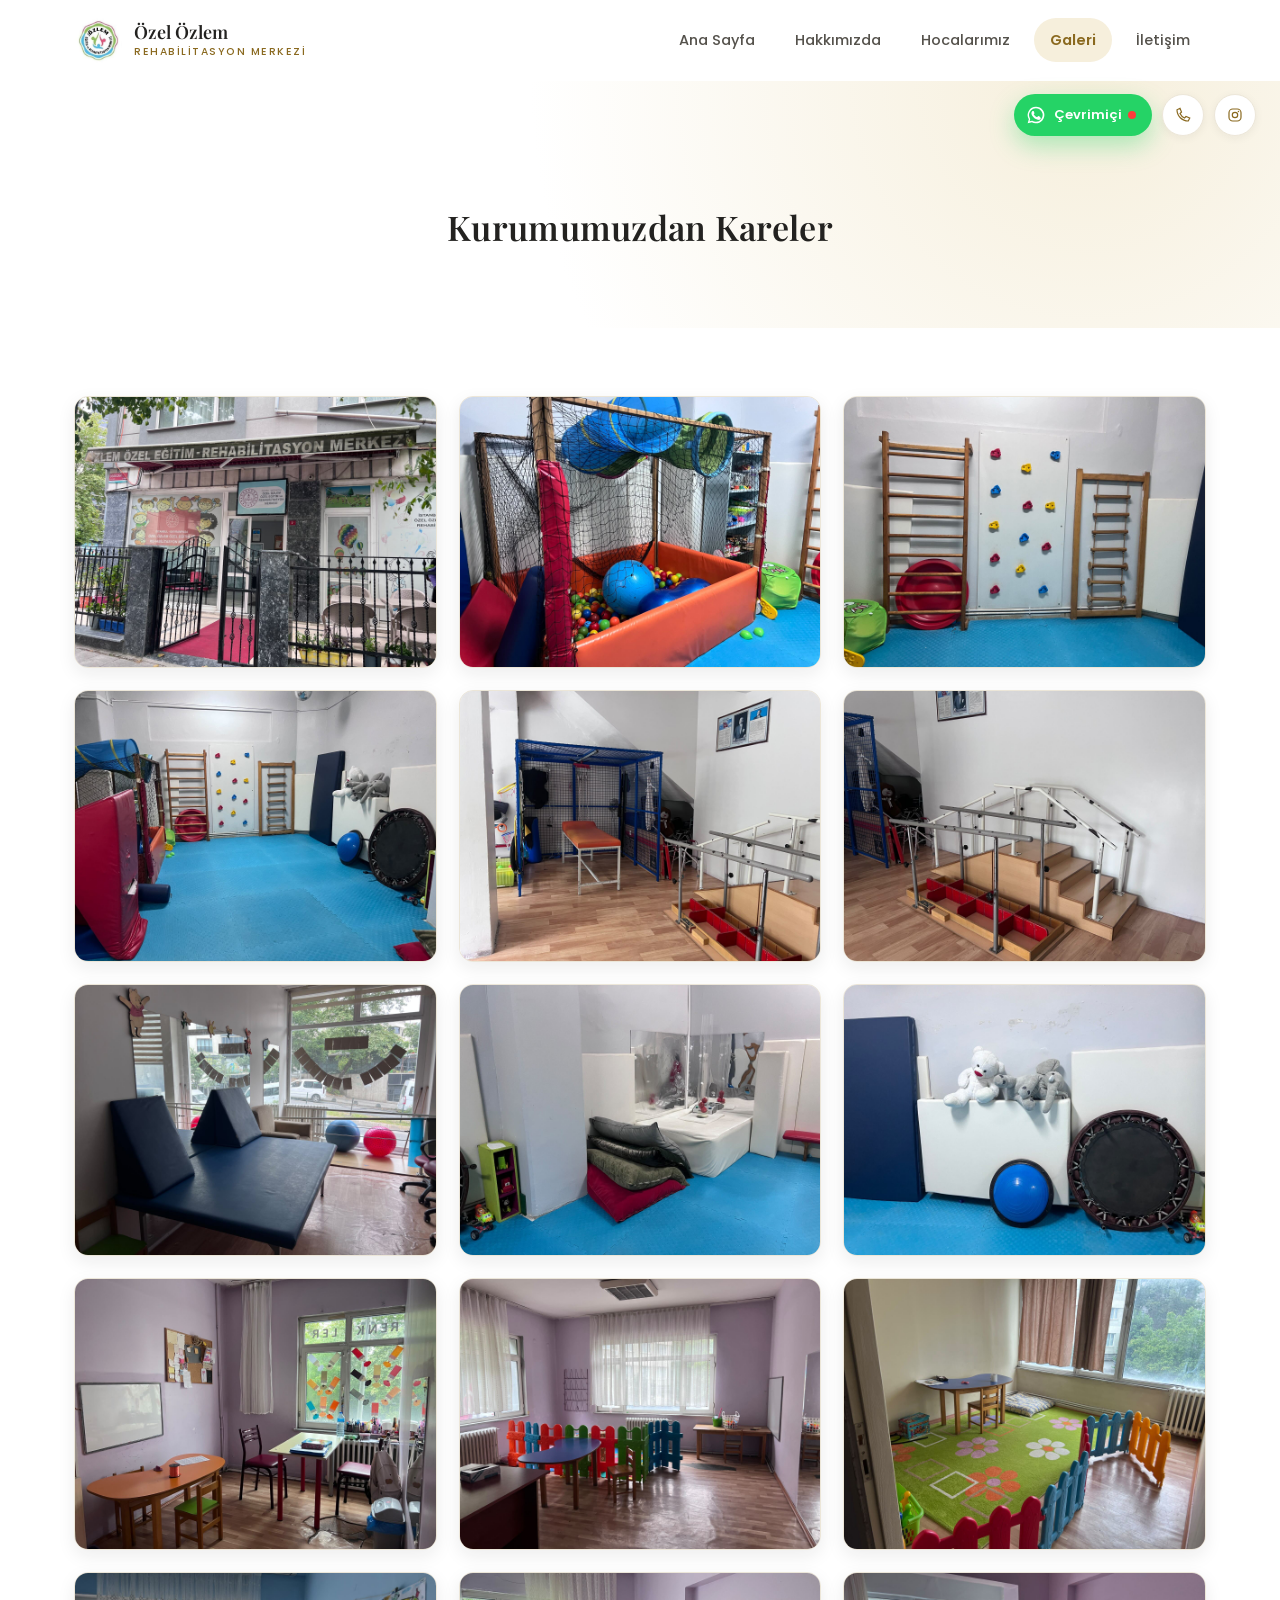
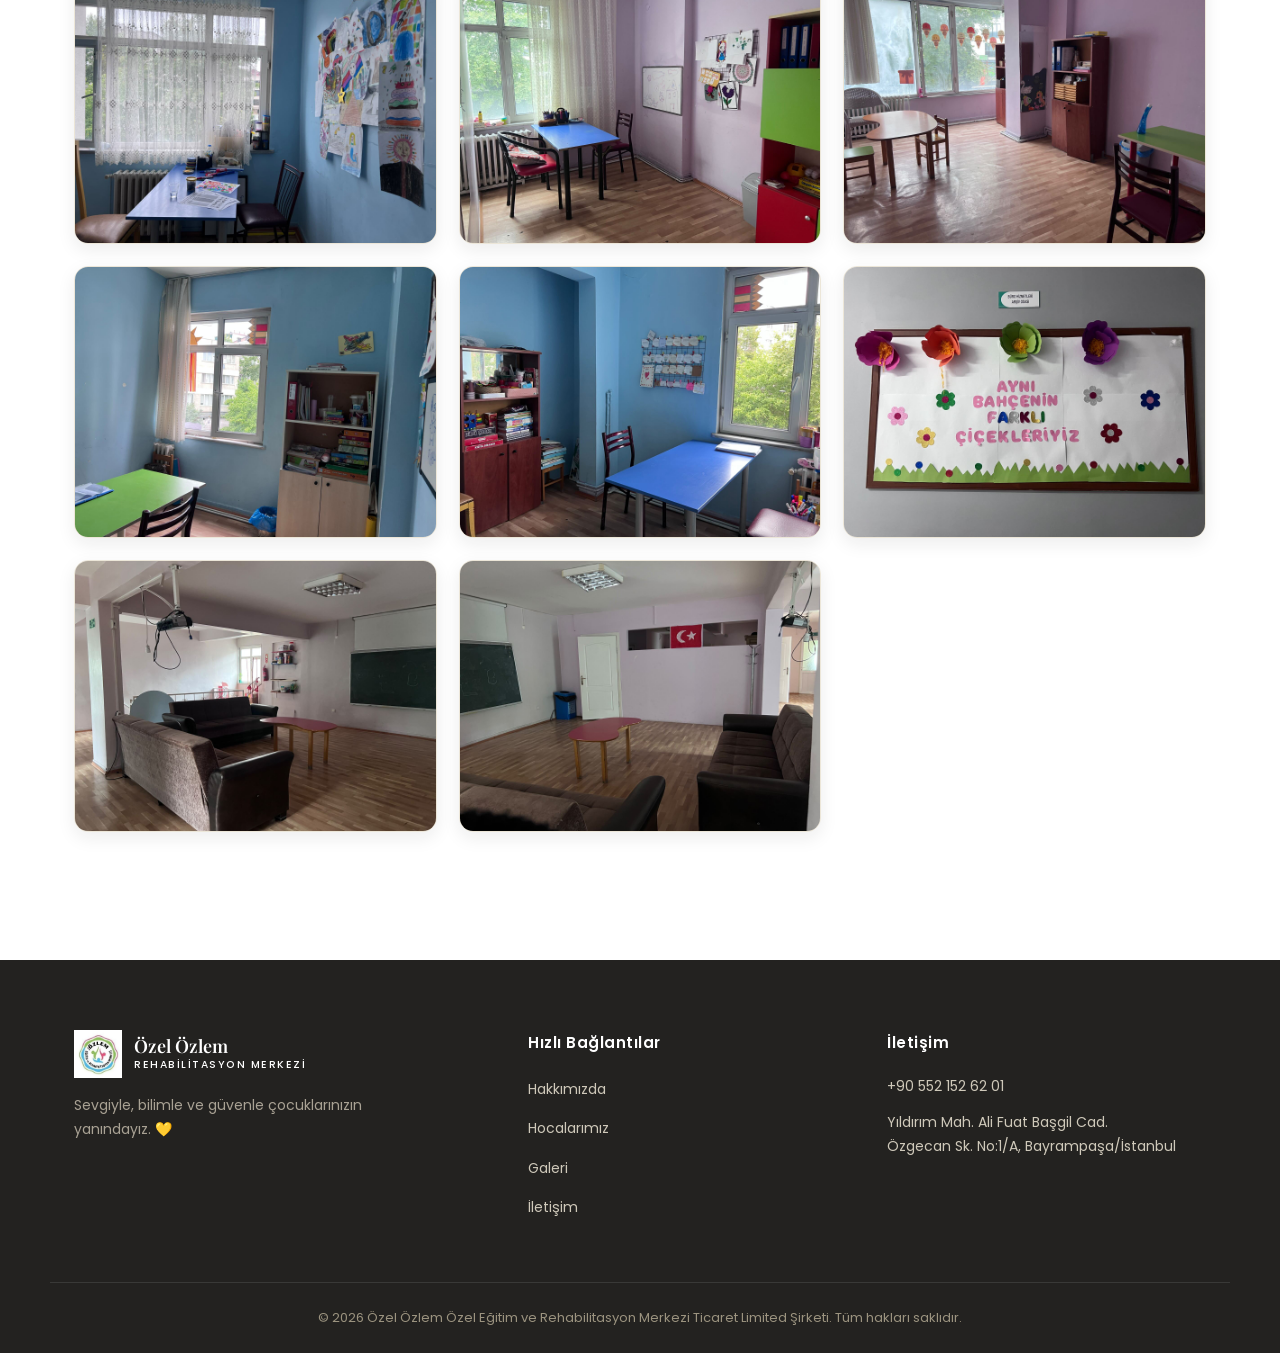
==== commit f2f00d40: "Psikolojik danışmanlık kartı, mobil misyon/vizyon yan yana, galeri lightbox Ana sayfa uzmanlık alanl" ====
--- a/galeri.html
+++ b/galeri.html
@@ -8,7 +8,7 @@
 <link rel="icon" href="img/logo.webp" type="image/webp">
 <link rel="preconnect" href="https://fonts.googleapis.com">
 <link href="https://fonts.googleapis.com/css2?family=Playfair+Display:wght@600;700&family=Poppins:wght@300;400;500;600&display=swap" rel="stylesheet">
-<link rel="stylesheet" href="css/style.css?v=7">
+<link rel="stylesheet" href="css/style.css?v=10">
 </head>
 <body>
 <div class="floating-contact-bar">
@@ -154,7 +154,7 @@
     <div class="footer-brand">
       <div class="logo">
         <img src="img/logo.webp" alt="Özlem Rehabilitasyon Merkezi Logo" class="logo-mark">
-        <span class="logo-text">Özlem<br><small>Rehabilitasyon Merkezi</small></span>
+        <span class="logo-text">Özel Özlem<br><small>Rehabilitasyon Merkezi</small></span>
       </div>
       <p>Sevgiyle, bilimle ve güvenle çocuklarınızın yanındayız. 💛</p>
     </div>
@@ -176,6 +176,6 @@
   <div class="footer-bottom">&copy; <span id="year"></span> Özel Özlem Özel Eğitim ve Rehabilitasyon Merkezi Ticaret Limited Şirketi. Tüm hakları saklıdır.</div>
 </footer>
 
-<script src="js/script.js?v=6"></script>
+<script src="js/script.js?v=10"></script>
 </body>
 </html>
--- a/css/style.css
+++ b/css/style.css
@@ -382,6 +382,57 @@
   background-size: 46px 46px;
   opacity: 0.35;
   mask-image: radial-gradient(circle at 50% 0%, black, transparent 70%);
+  z-index: 1;
+}
+
+.hero-photo-marquee {
+  position: absolute;
+  inset: 0;
+  overflow: hidden;
+  z-index: 0;
+}
+
+.hero-photo-marquee::after {
+  content: "";
+  position: absolute;
+  inset: 0;
+  background: linear-gradient(180deg, rgba(255, 255, 255, 0.86) 0%, rgba(255, 255, 255, 0.6) 45%, rgba(255, 255, 255, 0.86) 100%);
+}
+
+.hero-photo-track {
+  display: flex;
+  align-items: center;
+  height: 100%;
+  width: max-content;
+  gap: 14px;
+  animation: heroMarquee 70s linear infinite;
+  will-change: transform;
+}
+
+.hero-photo-track img {
+  height: 260px;
+  width: 340px;
+  object-fit: cover;
+  border-radius: 18px;
+  opacity: 0.5;
+  filter: grayscale(20%) saturate(115%);
+  flex-shrink: 0;
+}
+
+.hero-action-mobile-only { display: none; }
+
+@keyframes heroMarquee {
+  from { transform: translateX(0); }
+  to { transform: translateX(-50%); }
+}
+
+@media (prefers-reduced-motion: reduce) {
+  .hero-photo-track { animation: none; }
+}
+
+@media (max-width: 768px) {
+  .hero-photo-track img { height: 160px; width: 220px; }
+  .hero-action-mobile-only { display: inline-flex; }
 }
 
 .hero-inner {
@@ -389,6 +440,7 @@
   max-width: 760px;
   text-align: center;
   margin: 0 auto;
+  z-index: 2;
 }
 
 .hero h1 {
@@ -624,6 +676,59 @@
 .gallery-item:hover img { transform: scale(1.06); }
 
 .gallery-item svg { width: 30px; height: 30px; }
+
+.lightbox {
+  position: fixed;
+  inset: 0;
+  background: rgba(20, 16, 10, 0.9);
+  display: flex;
+  align-items: center;
+  justify-content: center;
+  padding: 40px;
+  z-index: 999;
+  opacity: 0;
+  pointer-events: none;
+  transition: opacity var(--transition);
+}
+
+.lightbox.open {
+  opacity: 1;
+  pointer-events: auto;
+}
+
+.lightbox img {
+  max-width: 100%;
+  max-height: 100%;
+  border-radius: 12px;
+  box-shadow: 0 20px 60px rgba(0, 0, 0, 0.5);
+  transform: scale(0.96);
+  transition: transform var(--transition);
+}
+
+.lightbox.open img { transform: scale(1); }
+
+.lightbox-close {
+  position: absolute;
+  top: 20px;
+  right: 24px;
+  width: 44px;
+  height: 44px;
+  border-radius: 50%;
+  border: none;
+  background: rgba(255, 255, 255, 0.12);
+  color: var(--white);
+  font-size: 28px;
+  line-height: 1;
+  cursor: pointer;
+  display: flex;
+  align-items: center;
+  justify-content: center;
+  transition: background var(--transition);
+}
+
+.lightbox-close:hover { background: rgba(255, 255, 255, 0.24); }
+
+body.no-scroll { overflow: hidden; }
 
 /* =========================================================
    İLETİŞİM
@@ -900,6 +1005,12 @@
   .nav-link { padding: 14px 16px; }
   .nav-toggle { display: flex; }
   .grid-2 { grid-template-columns: 1fr; }
+  .grid-2-mobile-split { grid-template-columns: repeat(2, 1fr); gap: 12px; }
+  .grid-2-mobile-split .card { padding: 16px 12px; }
+  .grid-2-mobile-split .icon-badge { width: 38px; height: 38px; margin-bottom: 10px; }
+  .grid-2-mobile-split .icon-badge svg { width: 20px; height: 20px; }
+  .grid-2-mobile-split h3 { font-size: 15px; }
+  .grid-2-mobile-split p { font-size: 12.5px; }
   .grid-4, .grid-3 { grid-template-columns: repeat(2, 1fr); gap: 16px; }
   .card { padding: 24px 18px; }
   .footer-inner { grid-template-columns: 1fr; }
